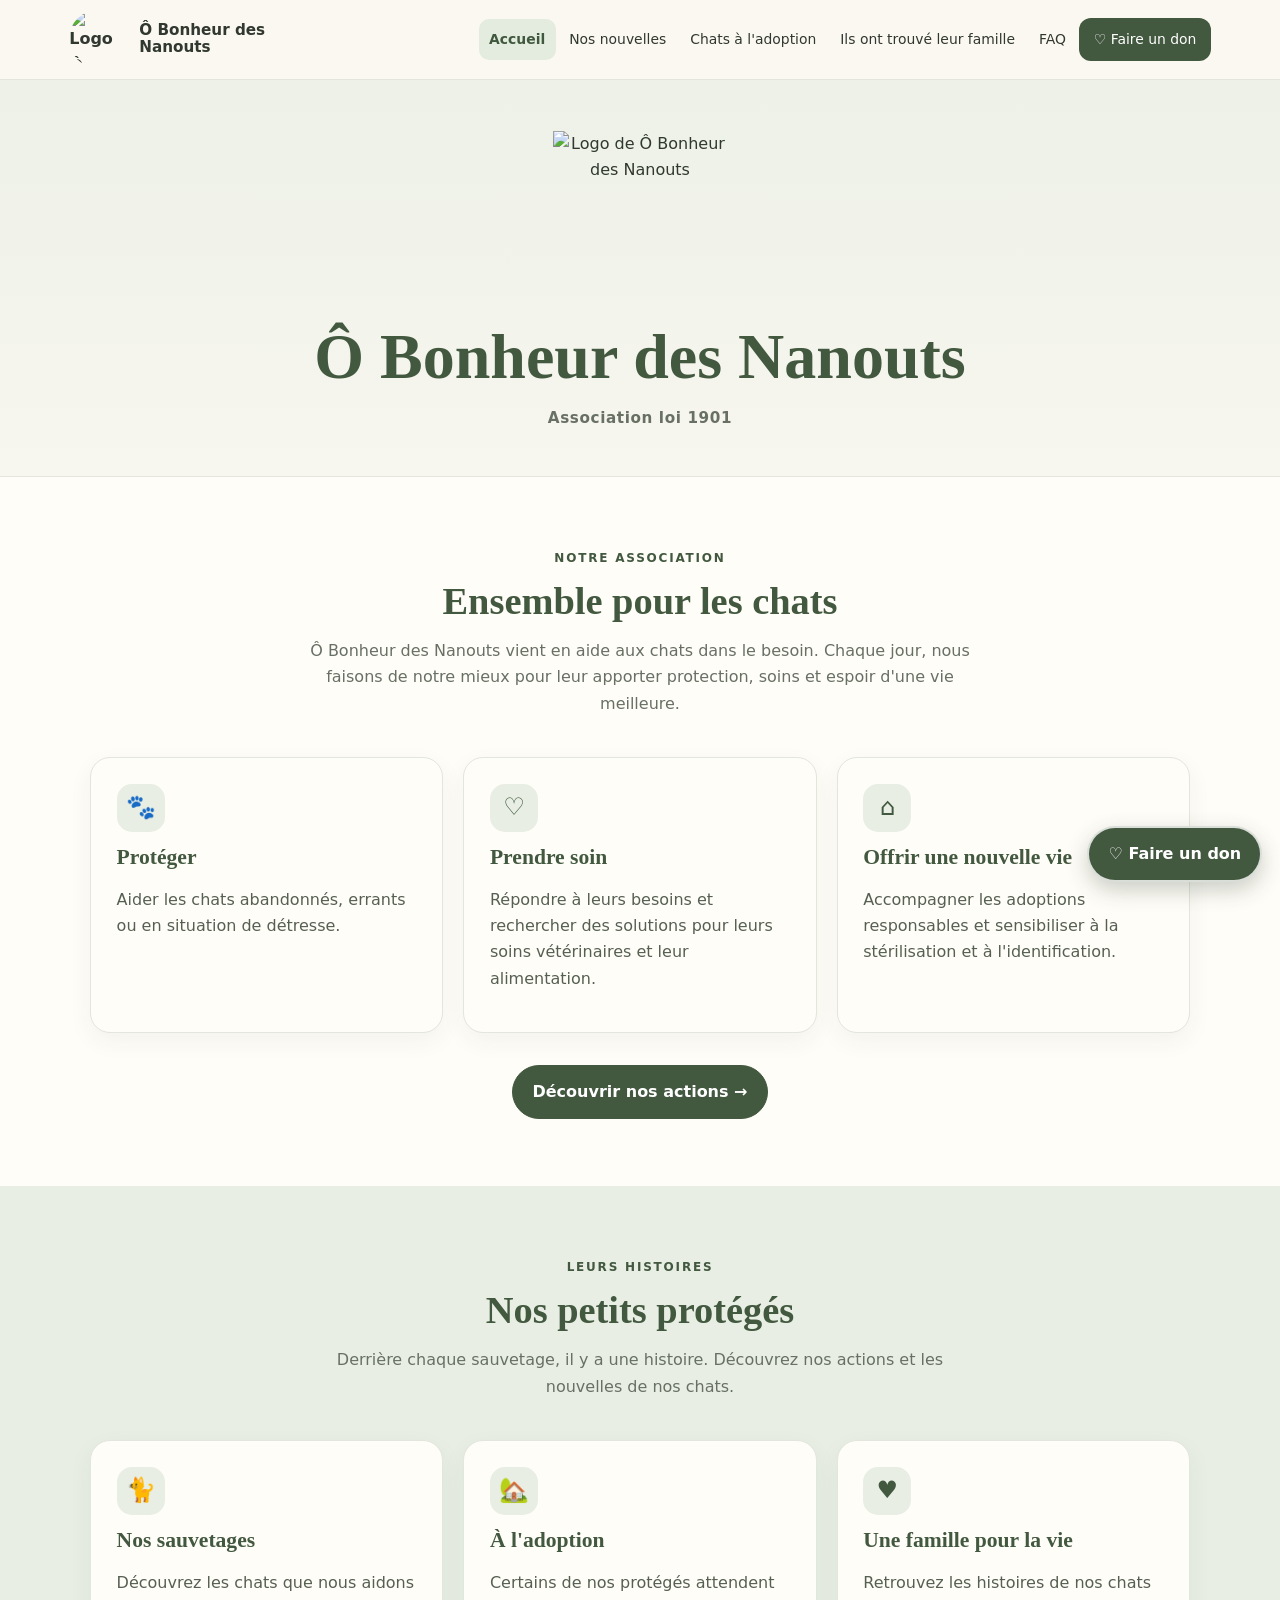
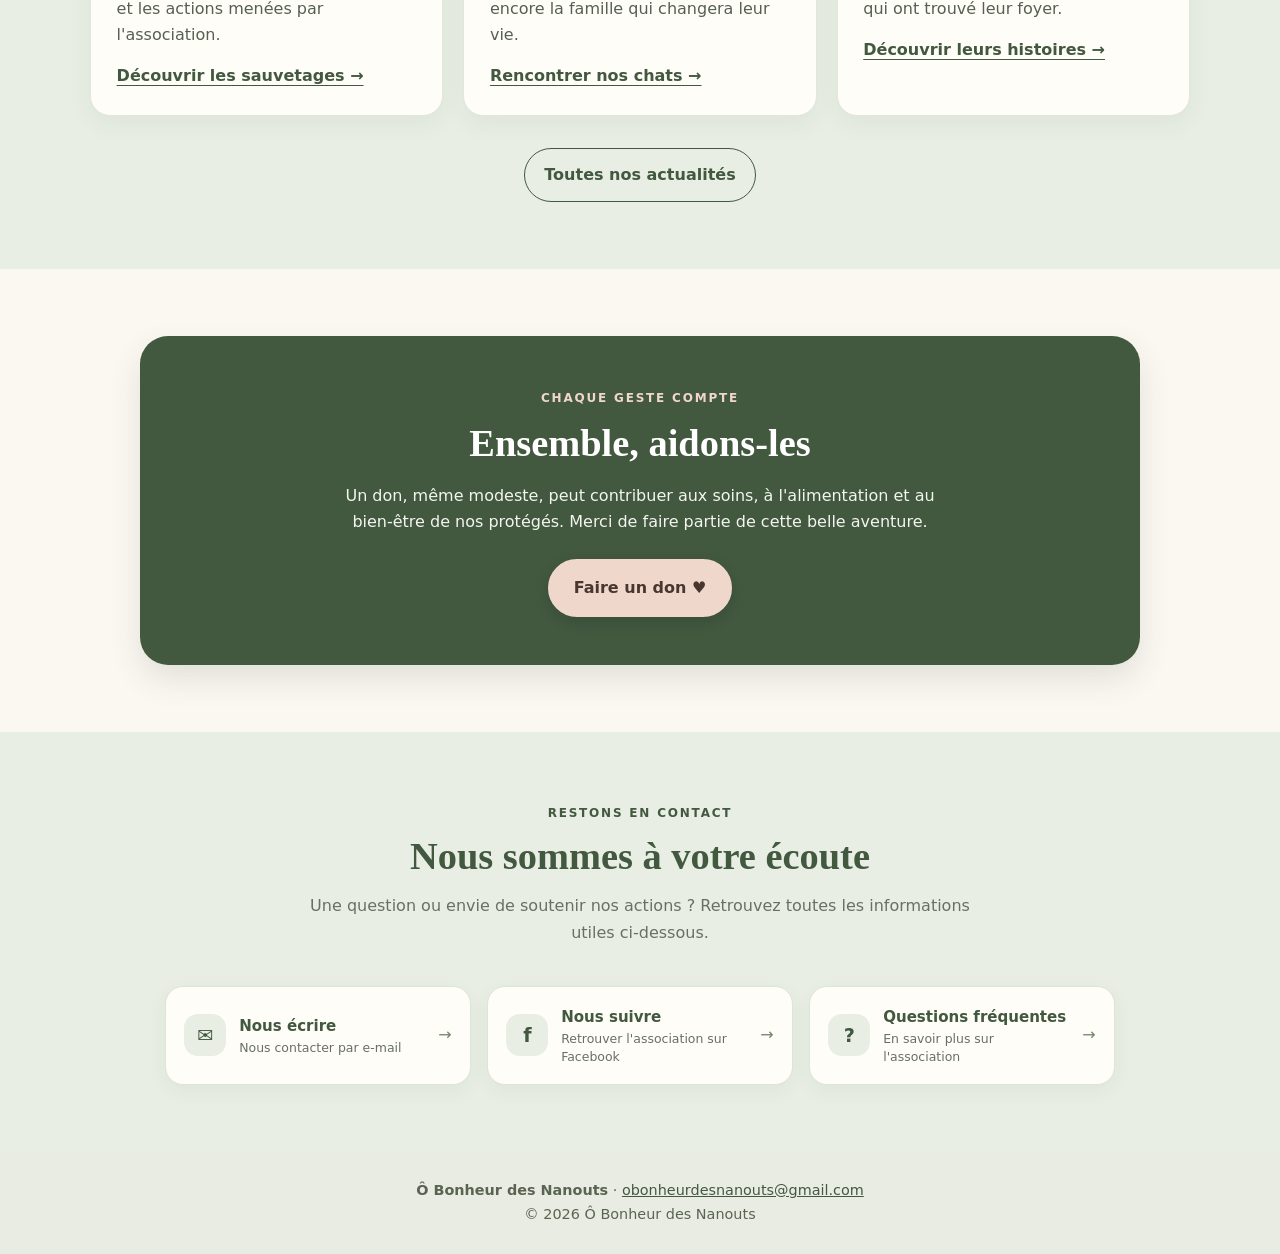
==== index.html @ e2eee4f1 "Add files via upload" ====
<!DOCTYPE html>
<html lang="fr">
<head>
  <meta charset="UTF-8">
  <meta name="viewport" content="width=device-width, initial-scale=1.0">

  <title>Ô Bonheur des Nanouts | Association loi 1901</title>
  <meta name="description" content="Ô Bonheur des Nanouts, association loi 1901 qui vient en aide aux chats dans le besoin et accompagne les sauvetages et les adoptions.">
  <meta name="theme-color" content="#71866b">

  <!-- Icône du site -->
  <link rel="icon" type="image/png" sizes="96x96" href="images/favicon.png">

  <!-- Informations de partage -->
  <meta property="og:title" content="Ô Bonheur des Nanouts | Association loi 1901">
  <meta property="og:description" content="Ô Bonheur des Nanouts, association loi 1901 qui vient en aide aux chats dans le besoin et accompagne les sauvetages et les adoptions.">
  <meta property="og:image" content="https://ded0um.github.io/ob/images/icone-partage.png">
  <meta property="og:image:type" content="image/png">
  <meta property="og:image:width" content="512">
  <meta property="og:image:height" content="512">
  <meta property="og:url" content="https://ded0um.github.io/ob/">
  <meta property="og:type" content="website">

  <link rel="stylesheet" href="style.css">

  <!-- Styles réservés à l'intérieur de la page d'accueil -->
  <style>
    /* ACCUEIL */
    #contenu > .hero {
      padding: 3.2rem 1rem 2.8rem;
      background: linear-gradient(180deg, #edf1e7 0%, #f7f6ef 100%);
      border-bottom: 1px solid #e4e5dc;
    }

    #contenu .hero-logo {
      width: min(175px, 42vw);
      aspect-ratio: 1;
      object-fit: contain;
      display: block;
      margin: 0 auto .8rem;
    }

    #contenu .hero h1 {
      margin: .5rem auto .65rem;
    }

    #contenu .association-label {
      margin: 0 auto;
      color: #687064;
      font-size: .95rem;
      font-weight: 600;
      letter-spacing: .04em;
    }

    /* SÉPARATION DES SECTIONS */
    #contenu > #association {
      background: #fffdf8;
    }

    #contenu > .section-soft {
      background: #e8eee4;
    }

    #contenu > .section:not(.section-soft):not(.hero) {
      background: #fbf8f1;
    }

    #contenu > .section {
      position: relative;
      padding: 4.2rem 0;
    }

    /* TITRES */
    #contenu .section-head {
      max-width: 740px;
      margin: 0 auto 2.5rem;
      text-align: center;
    }

    #contenu .section-head h2 {
      margin-top: .45rem;
      margin-bottom: .9rem;
    }

    #contenu .section-head p {
      max-width: 670px;
      margin: 0 auto;
      color: #687064;
    }

    /* CARTES */
    #contenu .grid {
      gap: 1.25rem;
    }

    #contenu .card {
      padding: 1.6rem;
      background: #fffdf8;
      border: 1px solid #e2e6dc;
      border-radius: 20px;
      box-shadow: 0 8px 24px rgba(44, 59, 41, .055);
      transition: transform .2s ease, box-shadow .2s ease;
    }

    #contenu .card:hover {
      transform: translateY(-4px);
      box-shadow: 0 14px 28px rgba(44, 59, 41, .1);
    }

    #contenu .card-icon {
      display: inline-flex;
      align-items: center;
      justify-content: center;
      width: 48px;
      height: 48px;
      margin-bottom: .8rem;
      border-radius: 15px;
      background: #e8eee4;
      color: #42583f;
      font-size: 1.5rem;
    }

    #contenu .card h3 {
      margin-top: 0;
    }

    #contenu .card p {
      margin-bottom: .9rem;
      color: #566052;
    }

    #contenu .card a {
      font-weight: 700;
      text-decoration-thickness: 1px;
      text-underline-offset: 4px;
    }

    /* BOUTONS DES SECTIONS */
    #contenu .actions {
      margin-top: 2rem;
    }

    #contenu .btn {
      text-align: center;
    }

    /* BLOC DES DONS */
    #contenu .donation-box {
      max-width: 1000px;
      margin: 0 auto;
      padding: 3rem 2rem;
      background: #42583f;
      border-radius: 28px;
      box-shadow: 0 14px 32px rgba(44, 59, 41, .12);
    }

    #contenu .donation-box .eyebrow {
      color: #f0d7cc;
    }

    #contenu .donation-box h2 {
      margin-top: .6rem;
      color: #fff;
    }

    #contenu .donation-box p {
      max-width: 650px;
      margin: 0 auto 1.5rem;
      color: #f3f5ef;
    }

    #contenu .donation-box .btn {
      display: inline-flex;
      align-items: center;
      justify-content: center;
      padding: .85rem 1.5rem;
      background: #f0d7cc;
      color: #49372f;
      border: 2px solid #f0d7cc;
      border-radius: 999px;
      font-weight: 800;
      text-decoration: none;
      box-shadow: 0 5px 14px rgba(0, 0, 0, .12);
      transition: background .2s ease, transform .2s ease;
    }

    #contenu .donation-box .btn:hover {
      background: #fff1e9;
      color: #49372f;
      transform: translateY(-2px);
    }

    /* CONTACT */
    #contenu .contact-links {
      display: grid;
      grid-template-columns: repeat(3, minmax(0, 1fr));
      gap: 1rem;
      max-width: 950px;
      margin: 0 auto;
    }

    #contenu .contact-link {
      display: flex;
      align-items: center;
      gap: .8rem;
      min-width: 0;
      padding: 1.15rem;
      background: #fffdf8;
      border: 1px solid #dfe4d9;
      border-radius: 18px;
      color: #30382f;
      text-decoration: none;
      box-shadow: 0 6px 20px rgba(44, 59, 41, .05);
      transition: transform .2s ease, box-shadow .2s ease;
    }

    #contenu .contact-link:hover,
    #contenu .contact-link:focus-visible {
      transform: translateY(-3px);
      box-shadow: 0 12px 25px rgba(44, 59, 41, .1);
    }

    #contenu .contact-icon {
      display: flex;
      align-items: center;
      justify-content: center;
      flex: 0 0 42px;
      width: 42px;
      height: 42px;
      border-radius: 14px;
      background: #e8eee4;
      color: #42583f;
      font-size: 1.2rem;
      font-weight: 800;
    }

    #contenu .contact-text {
      display: flex;
      flex-direction: column;
      min-width: 0;
    }

    #contenu .contact-text strong {
      color: #42583f;
      font-size: .94rem;
    }

    #contenu .contact-text small {
      color: #687064;
      font-size: .78rem;
      line-height: 1.4;
    }

    #contenu .contact-arrow {
      margin-left: auto;
      color: #71866b;
      flex-shrink: 0;
    }

    .floating-donate:hover {
      background: #fff1e9 !important;
      color: #49372f !important;
    }

    /* AFFICHAGE SUR TÉLÉPHONE */
    @media (max-width: 750px) {
      #contenu > .section {
        padding: 3.2rem 0;
      }

      #contenu .section-head {
        margin-bottom: 1.8rem;
      }

      #contenu .contact-links {
        grid-template-columns: 1fr;
        max-width: 480px;
      }

      #contenu .contact-link {
        padding: 1rem;
      }

      #contenu .donation-box {
        padding: 2rem 1.1rem;
        border-radius: 22px;
      }

      #contenu .card {
        padding: 1.3rem;
      }
    }

    @media (prefers-reduced-motion: reduce) {
      #contenu .card,
      #contenu .contact-link,
      #contenu .donation-box .btn {
        transition: none;
      }
    }
  </style>
</head>

<body>

  <a class="skip-link" href="#contenu">Aller au contenu</a>

  <!-- EN-TÊTE EXISTANT -->
  <header class="site-header">
    <div class="header-inner">

      <a class="brand" href="index.html" aria-label="Accueil Ô Bonheur des Nanouts">
        <img src="images/logo.png" alt="Logo Ô Bonheur des Nanouts">
        <span>Ô Bonheur des Nanouts</span>
      </a>

      <button
        class="nav-toggle"
        type="button"
        aria-label="Ouvrir le menu"
        aria-expanded="false"
        aria-controls="menu-principal">
        ☰ Menu
      </button>

    <nav class="main-nav" id="menu-principal" aria-label="Navigation principale">
      <a href="index.html" aria-current="page">Accueil</a>
      <a href="nouvelles.html">Nos nouvelles</a>
      <a href="adoption.html">Chats à l'adoption</a>
      <a href="familles.html">Ils ont trouvé leur famille</a>
      <a href="faq.html">FAQ</a>
      <a class="nav-donate" href="faire-un-don.html">♡ Faire un don</a>
    </nav>

    </div>
  </header>

  <!-- CONTENU DE LA PAGE D'ACCUEIL -->
  <main id="contenu">

    <!-- ACCUEIL -->
    <section class="hero">
      <div class="container">

        <img
          class="hero-logo"
          src="images/logo.png"
          alt="Logo de Ô Bonheur des Nanouts">

        <h1>Ô Bonheur des Nanouts</h1>

        <p class="association-label">Association loi 1901</p>

      </div>
    </section>

    <!-- PRÉSENTATION -->
    <section class="section" id="association">
      <div class="container">

        <div class="section-head">
          <span class="eyebrow">Notre association</span>
          <h2>Ensemble pour les chats</h2>
          <p>
            Ô Bonheur des Nanouts vient en aide aux chats dans le besoin.
            Chaque jour, nous faisons de notre mieux pour leur apporter
            protection, soins et espoir d'une vie meilleure.
          </p>
        </div>

        <div class="grid">

          <article class="card reveal">
            <div class="card-icon" aria-hidden="true">🐾</div>
            <h3>Protéger</h3>
            <p>
              Aider les chats abandonnés, errants ou en situation de détresse.
            </p>
          </article>

          <article class="card reveal">
            <div class="card-icon" aria-hidden="true">♡</div>
            <h3>Prendre soin</h3>
            <p>
              Répondre à leurs besoins et rechercher des solutions pour
              leurs soins vétérinaires et leur alimentation.
            </p>
          </article>

          <article class="card reveal">
            <div class="card-icon" aria-hidden="true">⌂</div>
            <h3>Offrir une nouvelle vie</h3>
            <p>
              Accompagner les adoptions responsables et sensibiliser
              à la stérilisation et à l'identification.
            </p>
          </article>

        </div>

        <div class="actions">
          <a class="btn btn-primary" href="sauvetages.html">
            Découvrir nos actions →
          </a>
        </div>

      </div>
    </section>

    <!-- NOS CHATS -->
    <section class="section section-soft">
      <div class="container">

        <div class="section-head">
          <span class="eyebrow">Leurs histoires</span>
          <h2>Nos petits protégés</h2>
          <p>
            Derrière chaque sauvetage, il y a une histoire.
            Découvrez nos actions et les nouvelles de nos chats.
          </p>
        </div>

        <div class="grid">

          <article class="card reveal">
            <div class="card-icon" aria-hidden="true">🐈</div>
            <h3>Nos sauvetages</h3>
            <p>
              Découvrez les chats que nous aidons et les actions
              menées par l'association.
            </p>
            <a href="sauvetages.html">Découvrir les sauvetages →</a>
          </article>

          <article class="card reveal">
            <div class="card-icon" aria-hidden="true">🏡</div>
            <h3>À l'adoption</h3>
            <p>
              Certains de nos protégés attendent encore la famille
              qui changera leur vie.
            </p>
            <a href="adoption.html">Rencontrer nos chats →</a>
          </article>

          <article class="card reveal">
            <div class="card-icon" aria-hidden="true">♥</div>
            <h3>Une famille pour la vie</h3>
            <p>
              Retrouvez les histoires de nos chats qui ont trouvé
              leur foyer.
            </p>
            <a href="familles.html">Découvrir leurs histoires →</a>
          </article>

        </div>

        <div class="actions">
          <a class="btn btn-secondary" href="actualites.html">
            Toutes nos actualités
          </a>
        </div>

      </div>
    </section>

    <!-- DONS -->
    <section class="section">
      <div class="container">

        <div class="donation-box reveal">
          <span class="eyebrow">Chaque geste compte</span>

          <h2>Ensemble, aidons-les</h2>

          <p>
            Un don, même modeste, peut contribuer aux soins,
            à l'alimentation et au bien-être de nos protégés.
            Merci de faire partie de cette belle aventure.
          </p>

          <a class="btn" href="faire-un-don.html">
            Faire un don ♥
          </a>
        </div>

      </div>
    </section>

    <!-- CONTACT -->
    <section class="section section-soft" id="contact">
      <div class="container">

        <div class="section-head">
          <span class="eyebrow">Restons en contact</span>
          <h2>Nous sommes à votre écoute</h2>
          <p>
            Une question ou envie de soutenir nos actions ?
            Retrouvez toutes les informations utiles ci-dessous.
          </p>
        </div>

        <div class="contact-links">

          <a class="contact-link reveal" href="mailto:obonheurdesnanouts@gmail.com">
            <span class="contact-icon" aria-hidden="true">✉</span>
            <span class="contact-text">
              <strong>Nous écrire</strong>
              <small>Nous contacter par e-mail</small>
            </span>
            <span class="contact-arrow" aria-hidden="true">→</span>
          </a>

          <a
            class="contact-link reveal"
            href="https://www.facebook.com/share/19uXb3B98p/"
            target="_blank"
            rel="noopener noreferrer">
            <span class="contact-icon" aria-hidden="true">f</span>
            <span class="contact-text">
              <strong>Nous suivre</strong>
              <small>Retrouver l'association sur Facebook</small>
            </span>
            <span class="contact-arrow" aria-hidden="true">→</span>
          </a>

          <a class="contact-link reveal" href="faq.html">
            <span class="contact-icon" aria-hidden="true">?</span>
            <span class="contact-text">
              <strong>Questions fréquentes</strong>
              <small>En savoir plus sur l'association</small>
            </span>
            <span class="contact-arrow" aria-hidden="true">→</span>
          </a>

        </div>

      </div>
    </section>

  </main>

  <!-- PIED DE PAGE EXISTANT -->
  <footer class="site-footer"><div class="footer-inner"><strong>Ô Bonheur des Nanouts</strong> · <a href="mailto:obonheurdesnanouts@gmail.com">obonheurdesnanouts@gmail.com</a><br><span>© <span id="year">2026</span> Ô Bonheur des Nanouts</span></div></footer>
  <a class="btn floating-donate" href="faire-un-don.html" aria-label="Faire un don">♡ Faire un don</a>
  <div class="photo-modal" aria-hidden="true" role="dialog" aria-label="Photo agrandie"><button type="button" aria-label="Fermer la photo">×</button><img src="" alt=""></div>

  <!-- SCRIPTS EXISTANTS -->
  <script src="script.js"></script>

</body>
</html>
---- style.css ----
:root{--sage:#71866b;--sage-dark:#42583f;--sage-light:#e8eee4;--cream:#fbf8f1;--paper:#fffdf8;--ink:#30382f;--muted:#687064;--rose:#d8b9aa;--line:#e4e5dc;--shadow:0 12px 35px rgba(44,59,41,.08);--radius:22px}
*{box-sizing:border-box}html{scroll-behavior:smooth;scroll-padding-top:100px}body{margin:0;background:var(--cream);color:var(--ink);font-family:system-ui,-apple-system,BlinkMacSystemFont,"Segoe UI",sans-serif;line-height:1.65}a{color:var(--sage-dark)}img{max-width:100%;height:auto}button,a{ -webkit-tap-highlight-color:transparent}.skip-link{position:absolute;left:-9999px;top:auto}.skip-link:focus{left:1rem;top:1rem;z-index:999;background:white;padding:.7rem}
.site-header{position:sticky;top:0;z-index:100;background:rgba(251,248,241,.96);backdrop-filter:blur(12px);border-bottom:1px solid var(--line)}.header-inner{max-width:1180px;margin:auto;padding:.65rem 1.2rem;display:flex;align-items:center;gap:1rem;justify-content:space-between}.brand{display:flex;align-items:center;gap:.75rem;text-decoration:none;color:var(--ink);font-weight:800;min-width:0}.brand img{width:58px;height:58px;object-fit:contain;border-radius:50%}.brand span{line-height:1.15;font-size:.95rem;max-width:180px}.nav-toggle{display:none;border:1px solid var(--line);background:var(--paper);padding:.6rem .8rem;border-radius:12px;font-size:1rem;color:var(--ink)}.main-nav{display:flex;align-items:center;gap:.2rem;flex-wrap:wrap;justify-content:flex-end}.main-nav a{font-size:.87rem;text-decoration:none;color:var(--ink);padding:.55rem .65rem;border-radius:12px;white-space:nowrap}.main-nav a:hover,.main-nav a:focus{background:var(--sage-light);color:var(--sage-dark)}.main-nav .nav-donate{background:var(--sage-dark);color:white;padding:.65rem .9rem}.main-nav .nav-donate:hover{background:var(--sage)}
main{min-height:60vh}.container{width:min(1100px,calc(100% - 2.4rem));margin-inline:auto}.hero{text-align:center;padding:4.2rem 1rem 3.4rem;background:radial-gradient(ellipse at top,#eef1e7 0%,var(--cream) 67%)}.hero-logo{width:min(210px,48vw);aspect-ratio:1;object-fit:contain;margin:0 auto 1rem;display:block}.eyebrow{text-transform:uppercase;letter-spacing:.15em;font-size:.75rem;font-weight:800;color:var(--sage-dark)}h1,h2,h3{line-height:1.2;color:var(--sage-dark);font-family:Georgia,"Times New Roman",serif}h1{font-size:clamp(2.2rem,5vw,4.1rem);margin:.55rem auto 1rem;max-width:900px}h2{font-size:clamp(1.7rem,3vw,2.5rem);margin:0 0 1rem}h3{font-size:1.35rem;margin:.3rem 0 .7rem}.tagline{font-family:Georgia,serif;font-size:clamp(1.1rem,2vw,1.45rem);font-style:italic;color:#6b7863;margin:0 auto 1rem}.lead{font-size:1.08rem;max-width:760px;margin:0 auto 1.5rem;color:#515b4e}.actions{display:flex;gap:.8rem;justify-content:center;flex-wrap:wrap}.btn{display:inline-flex;align-items:center;justify-content:center;gap:.45rem;text-decoration:none;border:1px solid var(--sage-dark);border-radius:999px;padding:.8rem 1.2rem;font-weight:750;transition:transform .2s,background .2s;cursor:pointer}.btn:hover{transform:translateY(-2px)}.btn-primary{background:var(--sage-dark);color:white}.btn-primary:hover{background:var(--sage)}.btn-secondary{background:transparent;color:var(--sage-dark)}.section{padding:4rem 0}.section-soft{background:#f0f1e8}.section-head{text-align:center;max-width:760px;margin:0 auto 2rem}.section-head p{color:var(--muted)}.grid{display:grid;grid-template-columns:repeat(3,minmax(0,1fr));gap:1.2rem}.card{background:var(--paper);border:1px solid var(--line);border-radius:var(--radius);padding:1.35rem;box-shadow:var(--shadow);min-width:0}.card p{color:#566052}.card-icon{font-size:1.7rem;margin-bottom:.35rem}.paw-divider{text-align:center;color:#a5b19c;letter-spacing:.7rem;font-size:1.1rem;padding:0 0 1.1rem}.split{display:grid;grid-template-columns:1.05fr .95fr;gap:2rem;align-items:center}.highlight{background:var(--sage-light);border-radius:var(--radius);padding:2rem}.donation-box{background:var(--sage-dark);color:white;padding:2.4rem;border-radius:28px;text-align:center}.donation-box h2,.donation-box h3{color:white}.donation-box p{max-width:720px;margin:0 auto 1.2rem;color:#f3f5ef}.donation-box .btn-primary{background:#fff;color:var(--sage-dark);border-color:#fff}.note{font-size:.9rem;color:var(--muted)}.placeholder{border:1px dashed #b7c1ae;border-radius:16px;padding:1.2rem;background:#f8f8f1;color:#65715e;text-align:center}.partner-grid{display:grid;grid-template-columns:repeat(4,1fr);gap:1rem}.partner-placeholder{border:1px dashed #b7c1ae;border-radius:16px;background:var(--paper);min-height:115px;display:grid;place-items:center;text-align:center;padding:1rem;color:#778270}.page-hero{padding:3.2rem 0 2.3rem;text-align:center;background:linear-gradient(180deg,#edf1e7,var(--cream))}.page-hero h1{font-size:clamp(2.1rem,4vw,3.2rem)}.content{max-width:900px;margin:auto}.content p{margin:.75rem 0}.cat-grid{display:grid;grid-template-columns:repeat(3,minmax(0,1fr));gap:1.2rem}.cat-card{background:var(--paper);border:1px solid var(--line);border-radius:22px;overflow:hidden;box-shadow:var(--shadow)}.cat-photo{width:100%;aspect-ratio:4/3;object-fit:cover;background:#edf0e7;display:grid;place-items:center;color:#75816e}.cat-photo.placeholder-photo{display:flex;align-items:center;justify-content:center;font-size:3rem}.cat-body{padding:1.2rem}.status{display:inline-block;border-radius:999px;padding:.25rem .7rem;font-size:.78rem;font-weight:800;background:#e5eee1;color:#3f663a}.status.pending{background:#f7edda;color:#866127}.status.adopted{background:#f2e4df;color:#80574b}.cat-actions{display:flex;gap:.5rem;flex-wrap:wrap;margin-top:1rem}.cat-actions .btn{font-size:.86rem;padding:.6rem .85rem}.story{display:grid;grid-template-columns:220px 1fr;gap:1.3rem;align-items:start;margin:1.3rem 0;padding:1.3rem;background:var(--paper);border:1px solid var(--line);border-radius:22px}.story .cat-photo{border-radius:15px}.story blockquote{margin:1rem 0 0;border-left:3px solid var(--rose);padding-left:1rem;color:var(--sage-dark);font-style:italic}.news-card{margin:1rem 0;padding:1.3rem 1.4rem;border-radius:18px;background:var(--paper);border:1px solid var(--line)}.news-date{font-size:.8rem;text-transform:uppercase;letter-spacing:.08em;color:var(--sage)}.faq details{background:var(--paper);border:1px solid var(--line);border-radius:15px;padding:1rem 1.2rem;margin:.7rem 0}.faq summary{font-weight:750;cursor:pointer;color:var(--sage-dark)}.faq details p{margin-bottom:0}.contact-list{display:flex;gap:.8rem;flex-wrap:wrap;justify-content:center}.site-footer{background:#e9ece2;padding:1.7rem 1rem;text-align:center;color:#596452;font-size:.9rem}.site-footer a{color:var(--sage-dark)}.footer-inner{max-width:1100px;margin:auto}.floating-donate{position:fixed;right:1.1rem;bottom:1.1rem;z-index:90;box-shadow:0 8px 22px rgba(35,53,32,.24);background:var(--sage-dark);color:white;border:2px solid rgba(255,255,255,.8)}.reveal{opacity:0;transform:translateY(12px);transition:opacity .65s ease,transform .65s ease}.reveal.visible{opacity:1;transform:none}.photo-modal{position:fixed;inset:0;z-index:200;background:rgba(20,27,19,.88);display:none;align-items:center;justify-content:center;padding:2rem}.photo-modal.open{display:flex}.photo-modal img{max-width:min(100%,1000px);max-height:85vh;object-fit:contain;border-radius:12px}.photo-modal button{position:absolute;top:1rem;right:1rem;background:white;border:0;border-radius:50%;width:44px;height:44px;font-size:1.5rem;cursor:pointer}.mobile-only{display:none}
@media(max-width:1050px){.header-inner{flex-wrap:wrap}.nav-toggle{display:block;margin-left:auto}.main-nav{display:none;width:100%;flex-direction:column;align-items:stretch;padding:.4rem 0 .6rem}.main-nav.open{display:flex}.main-nav a{padding:.75rem 1rem}.brand span{max-width:220px}.grid{grid-template-columns:repeat(2,minmax(0,1fr))}}
@media(max-width:700px){.container{width:min(100% - 1.3rem,1100px)}.hero{padding:3rem .7rem 2.6rem}.section{padding:3rem 0}.grid,.cat-grid,.split{grid-template-columns:1fr}.partner-grid{grid-template-columns:repeat(2,1fr)}.story{grid-template-columns:1fr}.story .cat-photo{max-width:100%;aspect-ratio:16/9}.brand img{width:48px;height:48px}.brand span{font-size:.85rem;max-width:170px}.floating-donate{right:.65rem;bottom:.65rem;padding:.72rem 1rem}.donation-box{padding:1.6rem 1rem}.section-head{text-align:left}.section-head.center{text-align:center}}
@media(prefers-reduced-motion:reduce){html{scroll-behavior:auto}.reveal{opacity:1;transform:none;transition:none}*{transition:none!important}}


/* Mise en évidence de la page actuellement ouverte */
.main-nav a[aria-current="page"] {
  background-color: #e3ecdf;
  color: #40583d;
  font-weight: 700;
  border-radius: 10px;
}

/* Effet au survol, sans masquer la page active */
.main-nav a[aria-current="page"]:hover {
  background-color: #d5e3cf;
  color: #30472e;
}


/* Révélation en cascade : les éléments suivis dans une grille
   apparaissent légèrement décalés (2e, 3e, 4e...) */
.reveal:nth-child(2)  { transition-delay: .08s; }
.reveal:nth-child(3)  { transition-delay: .16s; }
.reveal:nth-child(4)  { transition-delay: .24s; }

/* Sur mobile, les animations partent vite : pas de décalage */
@media (max-width: 700px) {
  .reveal { transition-delay: 0s !important; }
}
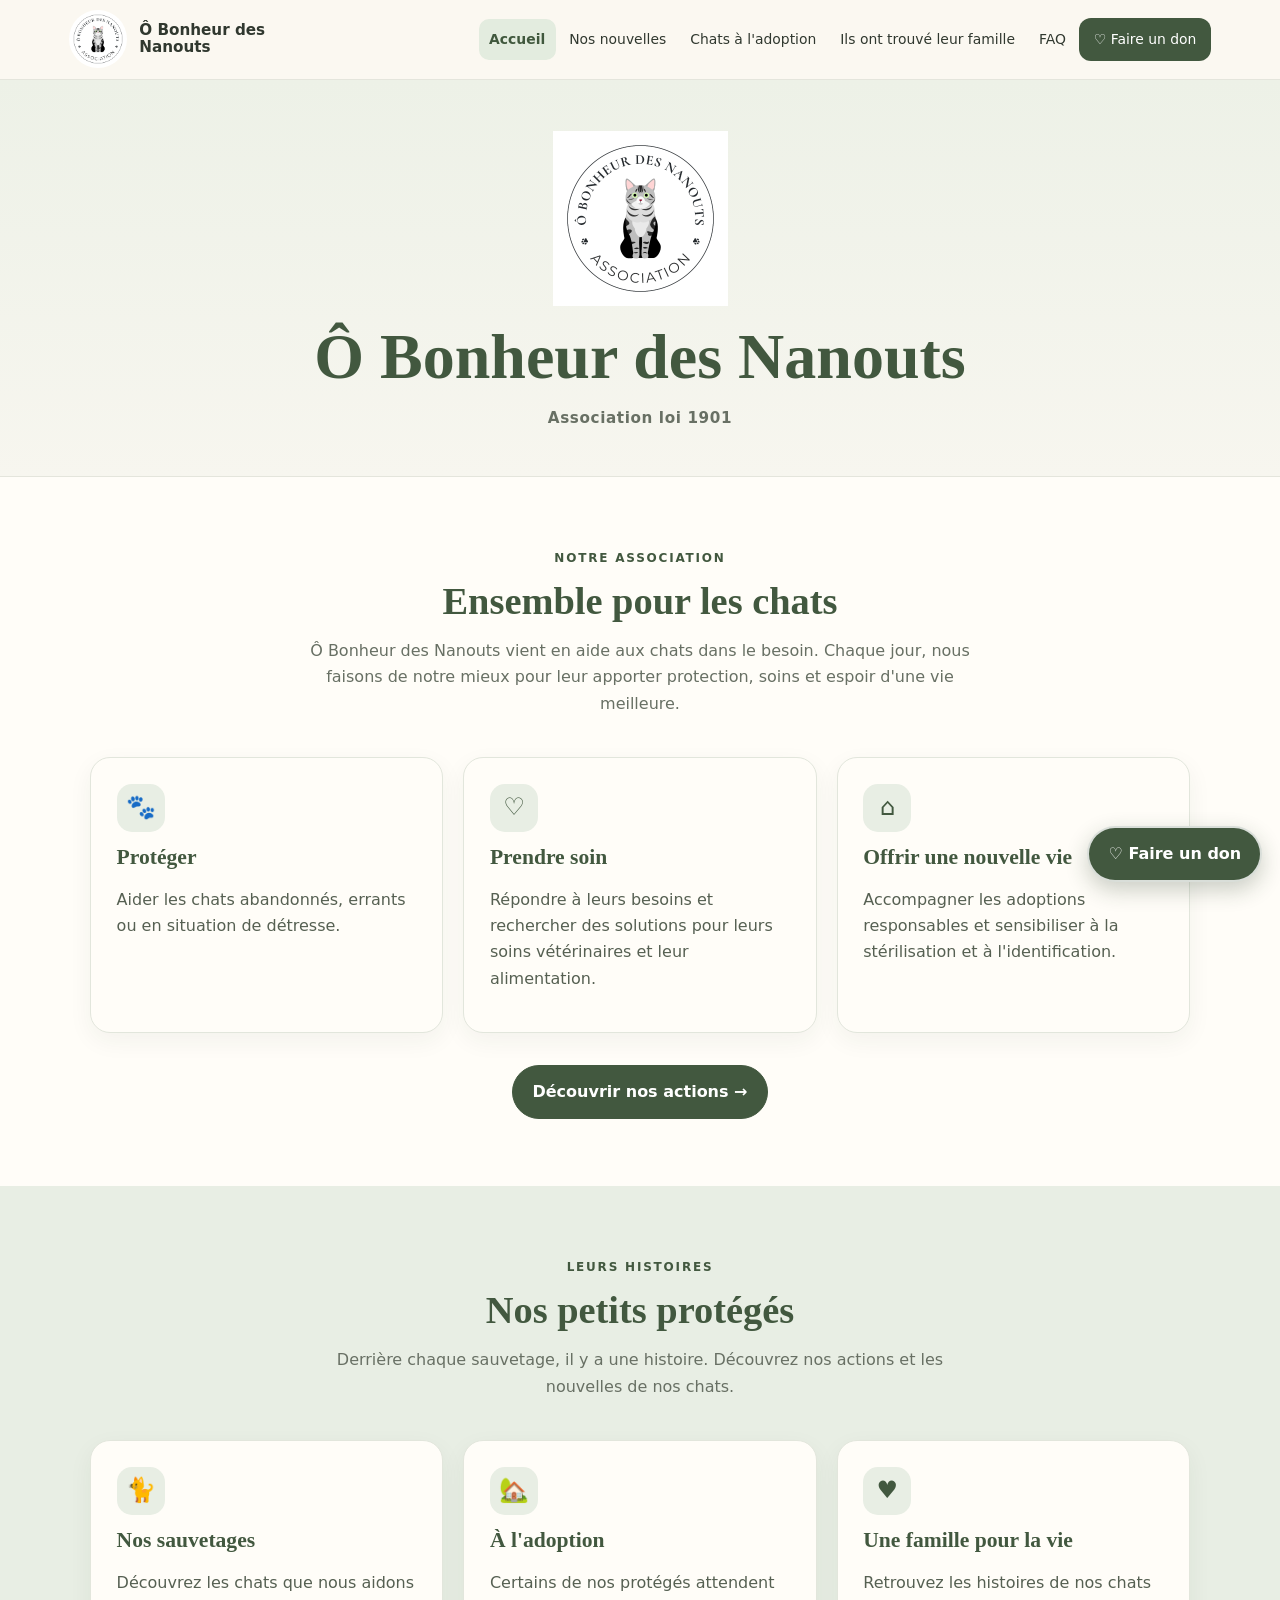
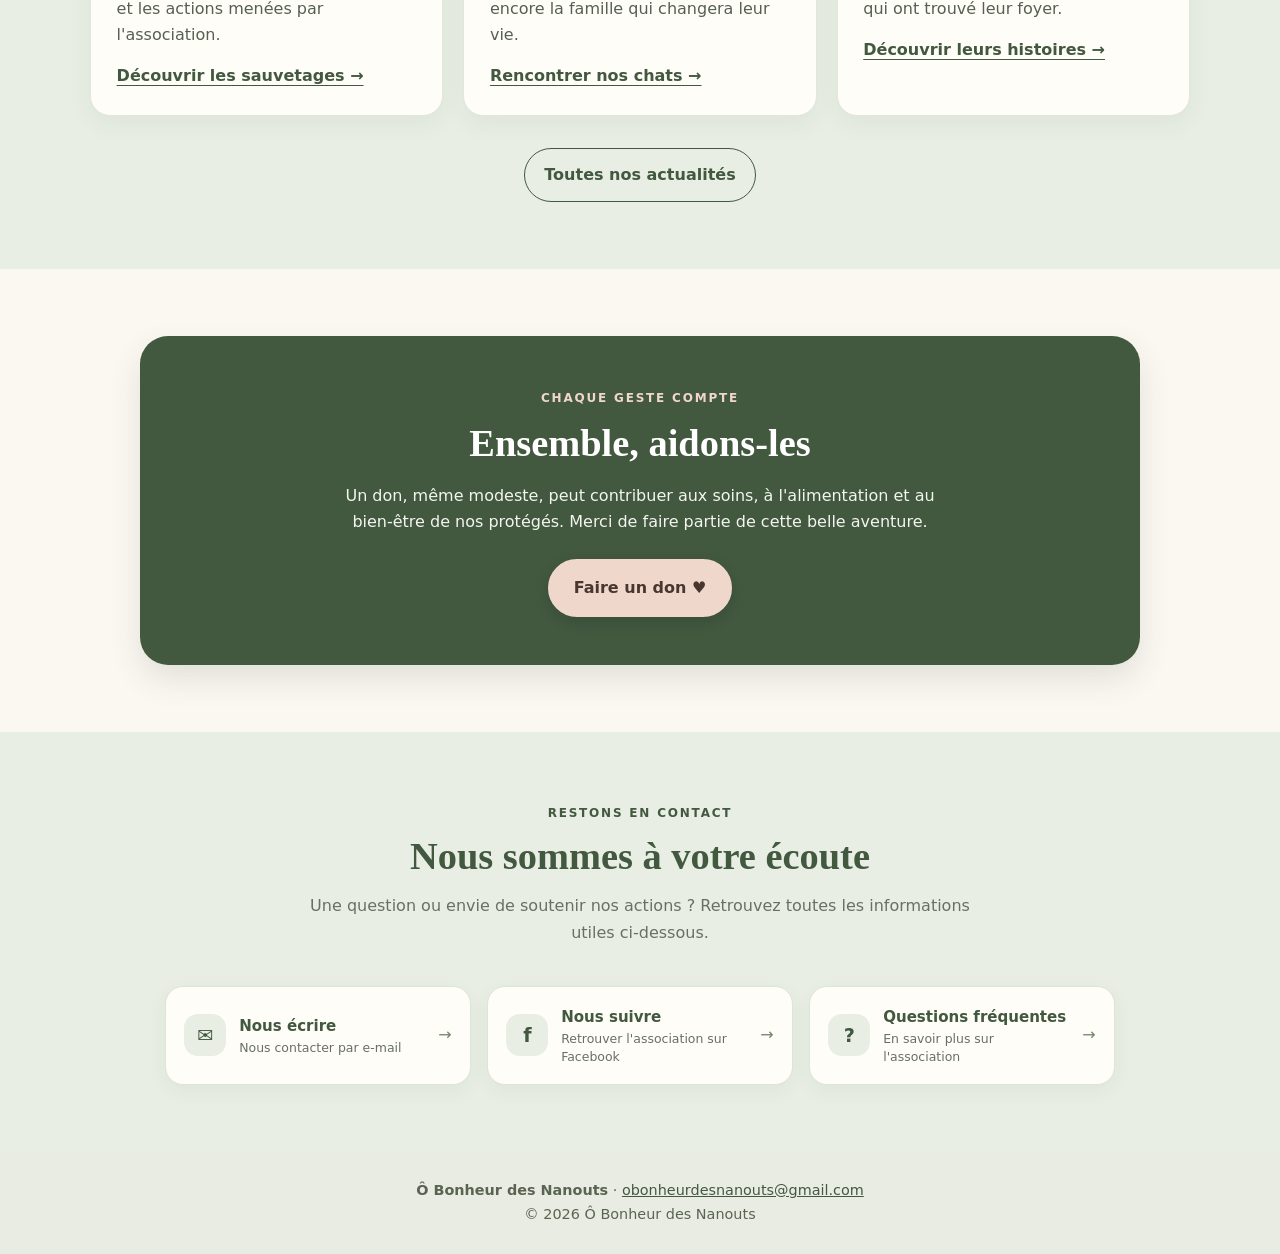
==== commit ab946718: "Update index.html" ====
--- a/index.html
+++ b/index.html
@@ -15,11 +15,11 @@
   <!-- Informations de partage -->
   <meta property="og:title" content="Ô Bonheur des Nanouts | Association loi 1901">
   <meta property="og:description" content="Ô Bonheur des Nanouts, association loi 1901 qui vient en aide aux chats dans le besoin et accompagne les sauvetages et les adoptions.">
-  <meta property="og:image" content="https://ded0um.github.io/ob/images/icone-partage.png">
+  <meta property="og:image" content="https://obonheurdesnanouts.github.io/site/images/icone-partage.png">
   <meta property="og:image:type" content="image/png">
   <meta property="og:image:width" content="512">
   <meta property="og:image:height" content="512">
-  <meta property="og:url" content="https://ded0um.github.io/ob/">
+  <meta property="og:url" content="https://obonheurdesnanouts.github.io/site/">
   <meta property="og:type" content="website">
 
   <link rel="stylesheet" href="style.css">
